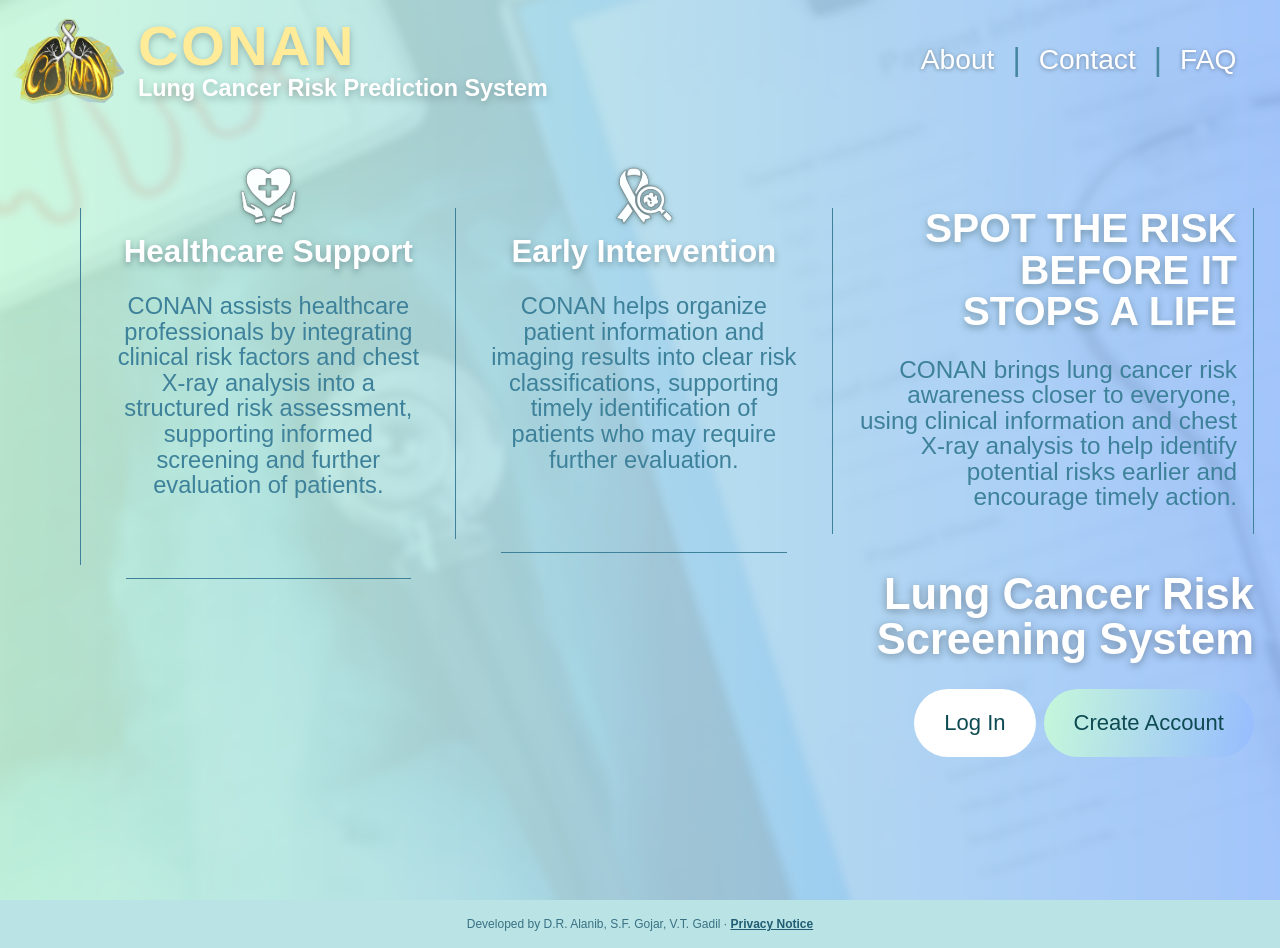
==== index.html @ 1db1b92c "initial commit" ====
<!doctype html>
<html lang="en">

<head>
  <meta charset="utf-8" />
  <meta name="viewport" content="width=device-width, initial-scale=1, viewport-fit=cover" />
  <title>CONAN – Lung Cancer Risk Prediction System</title>
  <meta name="description"
    content="CONAN uses clinical information and chest X-ray imaging to provide an integrated view of lung cancer risk, helping bring early risk awareness closer to every community." />
  <link rel="stylesheet" href="design.css" />
  <link rel="stylesheet" href="reference-ui.css" />
</head>

<body>
  <div id="app"></div>
  <script src="jabai.js"></script>
</body>

</html>
---- design.css ----
/* ============================================================
   CONAN – Reference UI Design System & Exact Scaling
   Authored for 1280x800 reference scale, responsive across viewports
   ============================================================ */

:root {
  /* Teal/Cyan color palette from reference 36.png */
  --teal-dark:     #135467;
  --teal:          #1f8a96;
  --teal-mid:      #2da0ab;
  --teal-light:    #6cb6b6;
  --teal-card-bg:  rgba(114, 161, 179, 0.85);
  --input-box-bg:  #39778c;
  --input-border:  #4d8da3;
  --subnav-pill:   #3f809b;
  --gold-title:    #f1d67b;

  /* Typography */
  --font-family:   'Nunito', system-ui, -apple-system, sans-serif;

  /* Semantic colors */
  --low-bg:        linear-gradient(135deg, #1bb55c 0%, #16a34a 100%);
  --mod-bg:        linear-gradient(135deg, #f59e0b 0%, #d97706 100%);
  --high-bg:       linear-gradient(135deg, #ef4444 0%, #dc2626 100%);

  box-sizing: border-box;
}

*, *::before, *::after {
  box-sizing: border-box;
  margin: 0;
  padding: 0;
}

html {
  font-size: 16px;
  scroll-behavior: smooth;
  height: 100%;
}

body {
  margin: 0;
  min-height: 100vh;
  font-family: var(--font-family);
  background: #a9e0d7 url('images/bg.png') center center / cover no-repeat fixed;
  color: #ffffff;
  line-height: 1.5;
  -webkit-font-smoothing: antialiased;
  -moz-osx-font-smoothing: grayscale;
  overflow-x: hidden;
}

a {
  color: inherit;
  text-decoration: none;
}

#app {
  min-height: 100vh;
  display: flex;
  flex-direction: column;
  position: relative;
  z-index: 1;
}

main {
  flex: 1;
  display: flex;
  flex-direction: column;
}

/* ============================================================
   HEADER (Exact 110px reference scaling)
   ============================================================ */
header {
  height: 110px;
  padding: 0 42px;
  display: flex;
  align-items: center;
  justify-content: space-between;
  position: sticky;
  top: 0;
  z-index: 200;
  background: linear-gradient(90deg, rgba(195, 240, 230, 0.4) 0%, rgba(195, 215, 250, 0.4) 100%);
  backdrop-filter: blur(8px);
  -webkit-backdrop-filter: blur(8px);
  border-bottom: 1px solid rgba(255, 255, 255, 0.25);
}

.brand {
  display: flex;
  align-items: center;
  gap: 16px;
  text-decoration: none;
  user-select: none;
}

.brand img {
  width: 76px;
  height: 72px;
  object-fit: contain;
  filter: drop-shadow(0 2px 8px rgba(0, 0, 0, 0.25));
}

.brand-text {
  display: flex;
  flex-direction: column;
  line-height: 1.1;
}

.brand-name {
  font-size: 2.3rem;
  font-weight: 900;
  color: var(--gold-title);
  letter-spacing: 0.04em;
  text-shadow: 0 2px 6px rgba(0, 0, 0, 0.35);
}

.brand-sub {
  font-size: 0.95rem;
  font-weight: 700;
  color: #ffffff;
  text-shadow: 0 1px 4px rgba(0, 0, 0, 0.4);
  white-space: nowrap;
}

.top-nav {
  display: flex;
  align-items: center;
  gap: 0;
}

.top-nav a,
.top-nav button {
  color: #ffffff;
  font-size: 1.25rem;
  font-weight: 700;
  padding: 8px 14px;
  border: none;
  background: none;
  cursor: pointer;
  font-family: inherit;
  text-decoration: none;
  text-shadow: 0 1px 4px rgba(0, 0, 0, 0.35);
  transition: opacity 0.2s;
  white-space: nowrap;
}

.top-nav a:hover,
.top-nav button:hover {
  opacity: 0.85;
}

.top-nav .nav-sep {
  color: rgba(255, 255, 255, 0.7);
  font-size: 1.35rem;
  margin: 0 4px;
  user-select: none;
  text-shadow: 0 1px 4px rgba(0, 0, 0, 0.35);
}

.top-nav-box {
  display: inline-flex;
  align-items: center;
  border: 1.5px solid rgba(255, 255, 255, 0.6);
  border-radius: 8px;
  padding: 2px 10px;
}

.hamburger-btn {
  display: flex;
  flex-direction: column;
  justify-content: center;
  gap: 5px;
  padding: 8px;
  cursor: pointer;
  background: none;
  border: none;
  margin-left: 12px;
}

.hamburger-btn span {
  display: block;
  width: 38px;
  height: 4px;
  background: #ffffff;
  border-radius: 2px;
  box-shadow: 0 1px 3px rgba(0, 0, 0, 0.3);
  transition: transform 0.2s, opacity 0.2s;
}

.header-menu {
  position: absolute;
  right: 42px;
  top: 105px;
  background: #ffffff;
  border-radius: 14px;
  padding: 8px;
  min-width: 220px;
  box-shadow: 0 14px 40px rgba(14, 74, 82, 0.35);
  display: flex;
  flex-direction: column;
  z-index: 300;
}

.header-menu[hidden] {
  display: none;
}

.header-menu a,
.header-menu button {
  display: block;
  width: 100%;
  padding: 10px 16px;
  border-radius: 8px;
  color: var(--teal-dark);
  font-size: 1rem;
  font-weight: 700;
  background: none;
  border: none;
  cursor: pointer;
  text-align: left;
  font-family: inherit;
  transition: background 0.15s;
}

.header-menu a:hover,
.header-menu button:hover {
  background: rgba(31, 138, 150, 0.1);
}

/* ============================================================
   SUB-NAV BAR (Exact 66px reference scaling across post-login)
   ============================================================ */
.subnav {
  height: 66px;
  width: 100%;
  background: #ffffff;
  display: flex;
  align-items: center;
  padding: 0 42px;
  box-shadow: 0 2px 8px rgba(0, 0, 0, 0.08);
  position: relative;
  z-index: 100;
}

/* Main sections: HOME, ASSESSMENT, PATIENT RECORDS */
.subnav-tabs {
  display: flex;
  align-items: center;
  gap: 8px;
  height: 100%;
}

.subnav-tab {
  display: inline-flex;
  align-items: center;
  justify-content: center;
  height: 44px;
  padding: 0 28px;
  color: var(--subnav-pill);
  font-size: 1.05rem;
  font-weight: 800;
  letter-spacing: 0.05em;
  text-transform: uppercase;
  text-decoration: none;
  border-radius: 8px;
  transition: background 0.18s, color 0.18s;
  white-space: nowrap;
}

.subnav-tab:hover {
  background: rgba(63, 128, 155, 0.08);
}

.subnav-tab.active {
  background: var(--subnav-pill);
  color: #ffffff;
  padding: 0 34px;
}

/* Wizard breadcrumb inside subnav (Images 9-16, 20-30) */
.subnav-wizard-wrap {
  display: flex;
  align-items: center;
  gap: 18px;
  height: 100%;
}

.subnav-back-pill {
  display: inline-flex;
  align-items: center;
  justify-content: center;
  height: 42px;
  padding: 0 24px;
  background: var(--subnav-pill);
  color: #ffffff;
  font-size: 0.95rem;
  font-weight: 800;
  letter-spacing: 0.06em;
  text-transform: uppercase;
  text-decoration: none;
  border-radius: 8px;
  border: none;
  cursor: pointer;
  transition: opacity 0.18s;
  white-space: nowrap;
}

.subnav-back-pill:hover {
  opacity: 0.9;
}

.subnav-wizard-title {
  color: var(--teal);
  font-size: 1.25rem;
  font-weight: 800;
  letter-spacing: 0.08em;
  text-transform: uppercase;
  white-space: nowrap;
}

/* Results crumb in subnav (Images 17, 18) */
.subnav-results-wrap {
  display: flex;
  align-items: center;
  gap: 12px;
  font-size: 1.15rem;
  font-weight: 700;
  color: var(--teal);
}

.subnav-results-wrap a {
  color: var(--teal);
  text-decoration: none;
  font-weight: 700;
}

.subnav-results-wrap a:hover {
  text-decoration: underline;
}

/* ============================================================
   PRE-LOGIN LANDING PAGE (Exact Image 1 layout & scaling)
   ============================================================ */
.landing {
  min-height: calc(100vh - 110px);
  display: grid;
  grid-template-columns: 1fr 1fr 1.15fr;
  padding: 36px 42px;
  gap: 0;
  align-items: stretch;
}

.landing-col {
  padding: 24px 28px 36px;
  display: flex;
  flex-direction: column;
  position: relative;
}

/* Vertical divider lines between sections matching image 1 */
.landing-col.bordered {
  border-left: 2px solid rgba(35, 133, 150, 0.7);
}

.feature-card-content {
  display: flex;
  flex-direction: column;
  align-items: center;
  text-align: center;
  flex: 1;
  position: relative;
  padding-bottom: 28px;
}

.feature-card-content::after {
  content: '';
  position: absolute;
  bottom: 0;
  left: 10%;
  right: 10%;
  height: 2px;
  background: rgba(35, 133, 150, 0.7);
}

.feature-icon-img {
  width: 84px;
  height: 84px;
  object-fit: contain;
  margin-bottom: 16px;
  filter: drop-shadow(0 2px 6px rgba(0, 0, 0, 0.2));
}

.feature-icon-svg {
  width: 84px;
  height: 84px;
  margin-bottom: 16px;
  color: #ffffff;
  filter: drop-shadow(0 2px 6px rgba(0, 0, 0, 0.2));
}

.feature-card-title {
  font-size: 1.55rem;
  font-weight: 900;
  color: #ffffff;
  text-shadow: 0 2px 6px rgba(0, 0, 0, 0.3);
  margin-bottom: 16px;
}

.feature-card-desc {
  font-size: 1.05rem;
  color: #ffffff;
  line-height: 1.6;
  text-shadow: 0 1px 4px rgba(0, 0, 0, 0.3);
  font-weight: 600;
}

/* Right hero panel in Landing */
.landing-right-panel {
  padding: 24px 0 36px 36px;
  display: flex;
  flex-direction: column;
  justify-content: space-between;
  border-left: 2px solid rgba(35, 133, 150, 0.7);
}

.landing-hero-head {
  font-size: 2.9rem;
  font-weight: 900;
  color: #ffffff;
  line-height: 1.05;
  text-align: right;
  text-shadow: 0 2px 8px rgba(0, 0, 0, 0.35);
  margin-bottom: 20px;
}

.landing-hero-desc {
  font-size: 1.08rem;
  color: #ffffff;
  line-height: 1.6;
  text-align: right;
  text-shadow: 0 1px 4px rgba(0, 0, 0, 0.3);
  font-weight: 600;
  margin-bottom: 32px;
}

.landing-system-title {
  font-size: 2.5rem;
  font-weight: 900;
  color: #ffffff;
  line-height: 1.1;
  text-align: right;
  text-shadow: 0 2px 8px rgba(0, 0, 0, 0.35);
  margin-bottom: 28px;
}

.landing-buttons-row {
  display: flex;
  gap: 18px;
  justify-content: flex-end;
}

.btn-pill-white {
  display: inline-flex;
  align-items: center;
  justify-content: center;
  background: #ffffff;
  color: #0e4a52;
  font-size: 1.15rem;
  font-weight: 700;
  padding: 14px 42px;
  border-radius: 999px;
  text-decoration: none;
  box-shadow: 0 4px 14px rgba(0, 0, 0, 0.15);
  transition: transform 0.18s, box-shadow 0.18s;
  cursor: pointer;
  border: none;
}

.btn-pill-white:hover {
  transform: translateY(-2px);
  box-shadow: 0 6px 20px rgba(0, 0, 0, 0.2);
}

.btn-pill-mint {
  display: inline-flex;
  align-items: center;
  justify-content: center;
  background: #c2f2d6;
  color: #0e4a52;
  font-size: 1.15rem;
  font-weight: 700;
  padding: 14px 42px;
  border-radius: 999px;
  text-decoration: none;
  box-shadow: 0 4px 14px rgba(0, 0, 0, 0.15);
  transition: transform 0.18s, box-shadow 0.18s;
  cursor: pointer;
  border: none;
}

.btn-pill-mint:hover {
  transform: translateY(-2px);
  box-shadow: 0 6px 20px rgba(0, 0, 0, 0.2);
}

/* ============================================================
   AUTH PAGES (Login / Sign Up – Exact Images 2, 3)
   ============================================================ */
.auth-page {
  min-height: calc(100vh - 110px);
  display: flex;
  align-items: center;
  justify-content: center;
  padding: 30px 20px;
}

.auth-card {
  width: 520px;
  background: var(--teal-dark);
  border-radius: 28px;
  padding: 44px 44px 38px;
  box-shadow: 0 24px 60px rgba(10, 45, 55, 0.45);
}

.auth-card h1 {
  font-size: 2.5rem;
  font-weight: 900;
  color: #ffffff;
  letter-spacing: 0.04em;
  margin-bottom: 26px;
}

.auth-field {
  margin-bottom: 18px;
}

.auth-input {
  width: 100%;
  background: var(--input-box-bg);
  border: 1.5px solid var(--input-border);
  border-radius: 8px;
  padding: 16px 18px;
  color: #ffffff;
  font-size: 1.05rem;
  font-family: inherit;
  outline: none;
  transition: border-color 0.2s, background 0.2s;
}

.auth-input::placeholder {
  color: rgba(255, 255, 255, 0.7);
}

.auth-input:focus {
  background: #3f8399;
  border-color: #6bb0c8;
}

.auth-btn-pill {
  width: 100%;
  padding: 16px;
  border-radius: 999px;
  border: none;
  font-size: 1.3rem;
  font-weight: 900;
  letter-spacing: 0.06em;
  cursor: pointer;
  font-family: inherit;
  background: linear-gradient(135deg, #c5f4da 0%, #c5ddfc 100%);
  color: #165b6d;
  box-shadow: 0 4px 18px rgba(0, 0, 0, 0.2);
  transition: transform 0.18s, box-shadow 0.18s;
  margin: 10px 0 16px;
}

.auth-btn-pill:hover {
  transform: translateY(-2px);
  box-shadow: 0 8px 26px rgba(0, 0, 0, 0.25);
}

.auth-forgot {
  display: block;
  text-align: center;
  color: #ffffff;
  font-size: 1rem;
  font-weight: 600;
  text-decoration: underline;
  cursor: pointer;
  background: none;
  border: none;
  font-family: inherit;
  margin-bottom: 14px;
}

.auth-check {
  display: flex;
  align-items: center;
  gap: 10px;
  color: rgba(255, 255, 255, 0.9);
  font-size: 1rem;
  font-weight: 600;
  margin-bottom: 14px;
  cursor: pointer;
}

.auth-check input[type="checkbox"] {
  width: 20px;
  height: 20px;
  cursor: pointer;
  accent-color: #5edde3;
}

.auth-link {
  color: rgba(255, 255, 255, 0.85);
  font-size: 1rem;
  text-align: center;
  margin-top: 10px;
}

.auth-link a {
  color: #ffffff;
  font-weight: 800;
  text-decoration: underline;
}

/* ============================================================
   POST-LOGIN HERO (Exact Image 7 scaling)
   ============================================================ */
.hero-section {
  min-height: calc(100vh - 176px);
  padding: 48px 42px;
  display: flex;
  align-items: center;
  justify-content: space-between;
  gap: 40px;
}

.hero-left-content {
  flex: 1;
  max-width: 680px;
}

.hero-headline {
  font-size: 3.6rem;
  font-weight: 900;
  color: #165b6d;
  line-height: 1.1;
  margin-bottom: 24px;
}

.hero-desc {
  font-size: 1.25rem;
  font-weight: 600;
  color: #206d7d;
  line-height: 1.55;
  margin-bottom: 40px;
}

.hero-cta-btn {
  display: inline-flex;
  align-items: center;
  gap: 12px;
  background: #0e5b6c;
  color: #ffffff;
  font-size: 1.15rem;
  font-weight: 800;
  padding: 16px 48px;
  border-radius: 999px;
  text-decoration: none;
  box-shadow: 0 4px 18px rgba(14, 91, 108, 0.35);
  transition: transform 0.18s, box-shadow 0.18s;
}

.hero-cta-btn:hover {
  transform: translateY(-2px);
  box-shadow: 0 8px 28px rgba(14, 91, 108, 0.45);
}

.hero-ribbon-col {
  flex-shrink: 0;
  width: 440px;
  display: flex;
  align-items: center;
  justify-content: center;
}

.hero-ribbon-col svg {
  width: 420px;
  height: 480px;
  filter: drop-shadow(0 10px 30px rgba(160, 200, 230, 0.7));
}

/* ============================================================
   ASSESSMENT SELECTION PAGE (Exact Image 8 scaling)
   ============================================================ */
.assess-page {
  padding: 24px 42px 48px;
}

.assess-page-title {
  font-size: 1.25rem;
  font-weight: 900;
  color: #1c7280;
  letter-spacing: 0.08em;
  text-transform: uppercase;
  margin-bottom: 20px;
  padding-left: 4px;
}

.assess-cards-grid {
  display: grid;
  grid-template-columns: repeat(3, 1fr);
  gap: 24px;
}

.assess-option-card {
  background: rgba(255, 255, 255, 0.45);
  backdrop-filter: blur(10px);
  -webkit-backdrop-filter: blur(10px);
  border: 2px solid rgba(255, 255, 255, 0.75);
  border-radius: 24px;
  padding: 34px 28px 28px;
  display: flex;
  flex-direction: column;
  min-height: 520px;
  box-shadow: 0 8px 30px rgba(26, 106, 115, 0.12);
  transition: transform 0.2s, box-shadow 0.2s;
}

.assess-option-card:hover {
  transform: translateY(-4px);
  box-shadow: 0 16px 42px rgba(26, 106, 115, 0.22);
}

.assess-card-top {
  display: flex;
  align-items: center;
  gap: 16px;
  margin-bottom: 16px;
}

.assess-card-icon {
  width: 58px;
  height: 58px;
  color: #1c7280;
  flex-shrink: 0;
}

.assess-card-title {
  font-size: 1.45rem;
  font-weight: 900;
  color: #1c7280;
  line-height: 1.2;
}

.assess-card-body {
  font-size: 1.05rem;
  color: #185868;
  font-weight: 600;
  line-height: 1.55;
  text-align: center;
  margin: 20px 0;
  flex: 1;
}

.assess-card-start-btn {
  background: var(--teal-light);
  color: #ffffff;
  font-size: 1.15rem;
  font-weight: 800;
  border-radius: 12px;
  padding: 15px 0;
  width: 100%;
  text-align: center;
  text-decoration: none;
  border: none;
  cursor: pointer;
  transition: background 0.18s, transform 0.18s;
  display: block;
}

.assess-card-start-btn:hover {
  background: var(--teal);
  transform: translateY(-2px);
}

/* ============================================================
   WIZARD CARDS & FIELDS (Exact Images 9–16, 20–30 scaling)
   ============================================================ */
.wiz-page {
  padding: 24px 42px 40px;
  display: flex;
  flex-direction: column;
}

.wiz-card {
  width: 100%;
  background: var(--teal-card-bg);
  backdrop-filter: blur(12px);
  -webkit-backdrop-filter: blur(12px);
  border: 1.5px solid rgba(255, 255, 255, 0.4);
  border-radius: 20px;
  padding: 32px 36px 28px;
  box-shadow: 0 8px 32px rgba(20, 80, 95, 0.22);
}

.wiz-section-label {
  font-size: 1.25rem;
  font-weight: 900;
  color: #ffffff;
  letter-spacing: 0.05em;
  text-transform: uppercase;
  margin-bottom: 24px;
  text-shadow: 0 1px 4px rgba(0, 0, 0, 0.25);
}

/* 2-column field grid matching reference */
.wiz-fields-grid {
  display: grid;
  grid-template-columns: 1fr 1fr;
  gap: 20px 36px;
}

.wiz-field-item {
  display: flex;
  flex-direction: column;
  gap: 6px;
}

.wiz-field-label {
  font-size: 1.05rem;
  font-weight: 700;
  color: #ffffff;
  display: flex;
  align-items: center;
  gap: 6px;
}

.info-circle-icon {
  display: inline-flex;
  align-items: center;
  justify-content: center;
  width: 20px;
  height: 20px;
  border-radius: 50%;
  background: rgba(255, 255, 255, 0.4);
  color: #ffffff;
  font-size: 0.75rem;
  font-weight: 900;
  cursor: help;
}

/* Personal inputs */
.wiz-input,
.wiz-select {
  background: var(--input-box-bg);
  border: 1.5px solid var(--input-border);
  border-radius: 8px;
  padding: 14px 18px;
  color: #ffffff;
  font-size: 1.05rem;
  font-family: inherit;
  outline: none;
  width: 100%;
  transition: background 0.2s, border-color 0.2s;
}

.wiz-input::placeholder {
  color: rgba(255, 255, 255, 0.75);
}

.wiz-input:focus,
.wiz-select:focus {
  background: #3f8399;
  border-color: #6bb0c8;
}

.wiz-select-wrapper {
  position: relative;
}

.wiz-select {
  appearance: none;
  -webkit-appearance: none;
  padding-right: 42px;
  cursor: pointer;
}

.wiz-select option {
  background: #1a6a73;
  color: #ffffff;
}

.wiz-dropdown-arrow {
  position: absolute;
  right: 16px;
  top: 50%;
  transform: translateY(-50%);
  pointer-events: none;
  color: #ffffff;
  font-size: 0.8rem;
}

/* Factor Boxes (Images 10-16, 23-29) */
.factor-item-wrap {
  display: flex;
  flex-direction: column;
  gap: 6px;
}

.factor-item-title {
  font-size: 1.15rem;
  font-weight: 700;
  color: #ffffff;
}

.factor-box-container {
  background: var(--input-box-bg);
  border: 1.5px solid var(--input-border);
  border-radius: 8px;
  padding: 16px 20px;
  display: flex;
  flex-direction: column;
  gap: 12px;
}

.factor-box-desc {
  font-size: 0.95rem;
  color: rgba(255, 255, 255, 0.92);
  line-height: 1.45;
}

.factor-select-wrapper {
  position: relative;
}

.factor-select {
  width: 100%;
  background: rgba(255, 255, 255, 0.22);
  border: 1px solid rgba(255, 255, 255, 0.4);
  border-radius: 6px;
  padding: 10px 38px 10px 14px;
  color: #ffffff;
  font-size: 0.95rem;
  font-family: inherit;
  appearance: none;
  -webkit-appearance: none;
  cursor: pointer;
  outline: none;
  transition: background 0.2s;
}

.factor-select option {
  background: #1a6a73;
  color: #ffffff;
}

.factor-select:focus {
  background: rgba(255, 255, 255, 0.3);
}

.factor-dropdown-arrow {
  position: absolute;
  right: 14px;
  top: 50%;
  transform: translateY(-50%);
  pointer-events: none;
  color: #ffffff;
  font-size: 0.75rem;
}

/* Wizard card footer & Next button */
.wiz-card-footer {
  display: flex;
  justify-content: flex-end;
  margin-top: 24px;
}

.btn-wiz-next {
  background: #135265;
  border: 1.5px solid rgba(255, 255, 255, 0.45);
  color: #ffffff;
  font-size: 1rem;
  font-weight: 800;
  letter-spacing: 0.06em;
  border-radius: 999px;
  padding: 10px 34px;
  cursor: pointer;
  font-family: inherit;
  box-shadow: 0 4px 14px rgba(19, 82, 101, 0.35);
  transition: transform 0.15s, background 0.15s;
}

.btn-wiz-next:hover:not(:disabled) {
  background: #18647b;
  transform: translateY(-1px);
}

.btn-wiz-next:disabled {
  opacity: 0.45;
  cursor: not-allowed;
}

/* ============================================================
   X-RAY RADIOGRAPH UPLOAD (Images 21, 30)
   ============================================================ */
.xray-drop-container {
  border: 3px dashed rgba(255, 255, 255, 0.75);
  border-radius: 18px;
  padding: 60px 40px;
  display: flex;
  flex-direction: column;
  align-items: center;
  justify-content: center;
  gap: 16px;
  cursor: pointer;
  transition: background 0.2s, border-color 0.2s;
  text-align: center;
  position: relative;
}

.xray-drop-container:hover,
.xray-drop-container.drag-over {
  background: rgba(255, 255, 255, 0.1);
  border-color: #ffffff;
}

.xray-landscape-graphic {
  width: 140px;
  height: 110px;
}

.xray-drop-label {
  font-size: 1.25rem;
  color: #ffffff;
  font-weight: 600;
}

.xray-drop-label strong {
  color: #ffffff;
  font-weight: 800;
  text-decoration: underline;
}

.xray-drop-sublabel {
  font-size: 0.95rem;
  color: rgba(255, 255, 255, 0.75);
}

.xray-file-input {
  display: none;
}

.xray-preview-img {
  max-width: 320px;
  max-height: 280px;
  border-radius: 12px;
  object-fit: contain;
  box-shadow: 0 4px 16px rgba(0, 0, 0, 0.25);
}

/* ============================================================
   RESULTS PAGE (Exact Images 17, 18 scaling)
   ============================================================ */
.results-page {
  padding: 24px 42px 48px;
  display: flex;
  flex-direction: column;
}

.result-card-banner {
  border-radius: 20px;
  padding: 32px 36px;
  margin-bottom: 24px;
  box-shadow: 0 8px 30px rgba(0, 0, 0, 0.18);
  display: flex;
  flex-direction: column;
  gap: 16px;
}

.result-card-banner.low  { background: var(--low-bg); }
.result-card-banner.mod  { background: var(--mod-bg); }
.result-card-banner.high { background: var(--high-bg); }

.result-top-row {
  display: flex;
  align-items: center;
  justify-content: space-between;
}

.result-type-badge {
  display: flex;
  align-items: center;
  gap: 8px;
  font-size: 1rem;
  font-weight: 700;
  color: rgba(255, 255, 255, 0.92);
}

.result-pill-badge {
  display: inline-flex;
  align-items: center;
  gap: 8px;
  background: #ffffff;
  border-radius: 999px;
  padding: 6px 20px;
  font-size: 1rem;
  font-weight: 800;
}

.result-pill-badge .dot {
  width: 9px;
  height: 9px;
  border-radius: 50%;
}

.result-pill-badge.low  { color: #16a34a; }
.result-pill-badge.low  .dot { background: #16a34a; }
.result-pill-badge.mod  { color: #d97706; }
.result-pill-badge.mod  .dot { background: #d97706; }
.result-pill-badge.high { color: #dc2626; }
.result-pill-badge.high .dot { background: #dc2626; }

.result-title-row {
  display: flex;
  align-items: center;
  gap: 12px;
  font-size: 2.1rem;
  font-weight: 900;
  color: #ffffff;
}

.result-desc-text {
  font-size: 1.05rem;
  color: rgba(255, 255, 255, 0.95);
  line-height: 1.55;
}

.confidence-box {
  background: rgba(0, 0, 0, 0.12);
  border-radius: 12px;
  padding: 14px 18px;
  display: flex;
  flex-direction: column;
  gap: 8px;
  margin-top: 6px;
}

.confidence-header {
  display: flex;
  justify-content: space-between;
  font-size: 0.95rem;
  font-weight: 700;
  color: rgba(255, 255, 255, 0.9);
}

.confidence-track {
  height: 16px;
  background: rgba(255, 255, 255, 0.25);
  border-radius: 999px;
  overflow: hidden;
}

.confidence-bar {
  height: 100%;
  background: #4ade80;
  border-radius: 999px;
  transition: width 1s cubic-bezier(0.2, 0.7, 0.2, 1);
}

/* Disclaimer box */
.disclaimer-alert {
  background: #fef9c3;
  border: 1.5px solid #fde047;
  border-radius: 14px;
  padding: 18px 24px;
  display: flex;
  align-items: flex-start;
  gap: 14px;
  margin-bottom: 24px;
  color: #854d0e;
  font-size: 0.95rem;
  line-height: 1.55;
}

.disclaimer-alert strong {
  color: #713f12;
}

.disclaimer-icon {
  font-size: 1.5rem;
  flex-shrink: 0;
  line-height: 1;
}

/* Risk Factor Breakdown Section */
.breakdown-section {
  background: rgba(255, 255, 255, 0.85);
  backdrop-filter: blur(10px);
  -webkit-backdrop-filter: blur(10px);
  border-radius: 20px;
  padding: 28px 32px;
  margin-bottom: 24px;
  box-shadow: 0 8px 30px rgba(0, 0, 0, 0.1);
}

.breakdown-header-wrap {
  display: flex;
  flex-direction: column;
  gap: 4px;
  margin-bottom: 20px;
}

.breakdown-head-title {
  display: flex;
  align-items: center;
  gap: 10px;
  font-size: 1.25rem;
  font-weight: 800;
  color: var(--teal-dark);
}

.breakdown-head-sub {
  font-size: 0.92rem;
  color: #4b6b75;
}

.breakdown-3col-grid {
  display: grid;
  grid-template-columns: repeat(3, 1fr);
  gap: 16px;
}

.breakdown-tile {
  background: #ffffff;
  border-radius: 14px;
  padding: 16px 18px;
  display: flex;
  flex-direction: column;
  gap: 6px;
  box-shadow: 0 2px 8px rgba(0, 0, 0, 0.05);
}

.breakdown-tile-top {
  display: flex;
  align-items: center;
  justify-content: space-between;
  gap: 8px;
}

.tile-icon-circle {
  width: 36px;
  height: 36px;
  border-radius: 50%;
  display: flex;
  align-items: center;
  justify-content: center;
  font-size: 1.1rem;
  flex-shrink: 0;
}

.tile-factor-name {
  font-size: 0.95rem;
  font-weight: 800;
  color: var(--teal-dark);
  flex: 1;
}

.tile-badge {
  font-size: 0.75rem;
  font-weight: 800;
  padding: 3px 10px;
  border-radius: 999px;
}

.tile-badge.low  { background: #dcfce7; color: #166534; }
.tile-badge.mod  { background: #fef3c7; color: #92400e; }
.tile-badge.high { background: #fee2e2; color: #991b1b; }

.tile-factor-sub {
  font-size: 0.8rem;
  color: #64748b;
}

.tile-factor-val {
  font-size: 1rem;
  font-weight: 800;
  color: var(--teal-dark);
}

.results-action-row {
  display: flex;
  gap: 16px;
  flex-wrap: wrap;
}

.btn-result-action {
  padding: 14px 28px;
  border-radius: 999px;
  font-size: 1.05rem;
  font-weight: 700;
  cursor: pointer;
  font-family: inherit;
  border: none;
  transition: transform 0.18s, box-shadow 0.18s;
  text-decoration: none;
  display: inline-flex;
  align-items: center;
  gap: 8px;
}

.btn-result-action.primary {
  background: var(--teal-dark);
  color: #ffffff;
  box-shadow: 0 4px 14px rgba(19, 84, 103, 0.4);
}

.btn-result-action.secondary {
  background: rgba(255, 255, 255, 0.9);
  color: var(--teal-dark);
  box-shadow: 0 4px 14px rgba(0, 0, 0, 0.15);
}

.btn-result-action:hover {
  transform: translateY(-2px);
}

/* ============================================================
   PATIENT RECORDS / DASHBOARD (Image 31)
   ============================================================ */
.dashboard-page {
  padding: 24px 42px 48px;
}

.dashboard-stats-grid {
  display: grid;
  grid-template-columns: repeat(3, 1fr);
  gap: 20px;
  margin-bottom: 24px;
}

.dash-stat-card {
  background: rgba(255, 255, 255, 0.8);
  backdrop-filter: blur(10px);
  border-radius: 18px;
  padding: 22px 26px;
  display: flex;
  flex-direction: column;
  gap: 6px;
  box-shadow: 0 4px 16px rgba(0, 0, 0, 0.08);
}

.dash-stat-label {
  font-size: 0.9rem;
  color: #4b6b75;
  font-weight: 700;
}

.dash-stat-num {
  font-size: 2rem;
  font-weight: 900;
  color: var(--teal-dark);
}

.dash-table-card {
  background: rgba(255, 255, 255, 0.85);
  backdrop-filter: blur(10px);
  border-radius: 20px;
  padding: 28px 32px;
  box-shadow: 0 8px 30px rgba(0, 0, 0, 0.1);
}

.dash-table-title {
  font-size: 1.25rem;
  font-weight: 800;
  color: var(--teal-dark);
  margin-bottom: 20px;
}

table {
  width: 100%;
  border-collapse: collapse;
  font-size: 0.95rem;
}

th {
  text-align: left;
  font-weight: 800;
  color: #4b6b75;
  padding: 10px 12px;
  border-bottom: 2px solid rgba(0, 0, 0, 0.1);
  font-size: 0.88rem;
  letter-spacing: 0.04em;
}

td {
  padding: 14px 12px;
  border-bottom: 1px solid rgba(0, 0, 0, 0.06);
  color: var(--teal-dark);
}

/* ============================================================
   PRIVACY POLICY MODAL (Images 5, 6)
   ============================================================ */
.modal-overlay {
  position: fixed;
  inset: 0;
  background: rgba(0, 0, 0, 0.45);
  backdrop-filter: blur(6px);
  -webkit-backdrop-filter: blur(6px);
  z-index: 500;
  display: flex;
  align-items: center;
  justify-content: center;
  padding: 20px;
}

.modal-overlay[hidden] {
  display: none;
}

.modal-box {
  background: #ffffff;
  border-radius: 24px;
  max-width: 580px;
  width: 100%;
  max-height: 84vh;
  display: flex;
  flex-direction: column;
  box-shadow: 0 24px 60px rgba(0, 0, 0, 0.35);
  overflow: hidden;
}

.modal-head {
  display: flex;
  align-items: center;
  gap: 16px;
  padding: 24px 30px 20px;
  border-bottom: 1px solid rgba(0, 0, 0, 0.08);
}

.modal-head-icon {
  width: 48px;
  height: 48px;
  color: var(--teal);
  flex-shrink: 0;
}

.modal-head-title h2 {
  font-size: 1.35rem;
  font-weight: 800;
  color: var(--teal);
}

.modal-head-title p {
  font-size: 0.9rem;
  color: #64748b;
}

.modal-scroll-body {
  padding: 22px 30px;
  overflow-y: auto;
  flex: 1;
  color: #334155;
  font-size: 0.95rem;
  line-height: 1.6;
}

.modal-scroll-body h3 {
  font-size: 1rem;
  font-weight: 800;
  color: var(--teal);
  margin: 16px 0 6px;
}

.modal-scroll-body h3:first-child {
  margin-top: 0;
}

.modal-scroll-body p {
  margin-bottom: 10px;
}

.modal-disclaimer-card {
  background: #fffde8;
  border: 1px solid #e8d66a;
  border-radius: 10px;
  padding: 14px 18px;
  color: #c0392b;
  font-size: 0.9rem;
  line-height: 1.5;
  margin: 12px 0;
  font-weight: 600;
}

.modal-foot {
  padding: 18px 30px 24px;
  border-top: 1px solid rgba(0, 0, 0, 0.08);
  display: flex;
  gap: 14px;
  justify-content: flex-end;
}

.btn-modal-decline {
  padding: 12px 28px;
  border-radius: 10px;
  border: 2px solid var(--teal);
  background: transparent;
  color: var(--teal);
  font-size: 1rem;
  font-weight: 800;
  cursor: pointer;
  font-family: inherit;
}

.btn-modal-accept {
  padding: 12px 28px;
  border-radius: 10px;
  border: none;
  background: var(--teal);
  color: #ffffff;
  font-size: 1rem;
  font-weight: 800;
  cursor: pointer;
  font-family: inherit;
}

/* ============================================================
   STATIC / GENERIC PAGES
   ============================================================ */
.static-page {
  padding: 32px 42px;
  max-width: 900px;
  margin: 0 auto;
}

.static-card {
  background: rgba(255, 255, 255, 0.85);
  backdrop-filter: blur(10px);
  border-radius: 20px;
  padding: 32px 36px;
  color: var(--teal-dark);
  line-height: 1.7;
}

.static-card h1 {
  font-size: 1.8rem;
  margin-bottom: 20px;
  color: var(--teal-dark);
}

.static-card h2 {
  font-size: 1.2rem;
  margin: 20px 0 8px;
  color: var(--teal);
}

.static-card p {
  margin-bottom: 12px;
  font-size: 0.98rem;
}

.err-msg {
  background: rgba(239, 68, 68, 0.25);
  border: 1px solid rgba(239, 68, 68, 0.6);
  border-radius: 8px;
  padding: 12px 16px;
  color: #fca5a5;
  font-size: 0.95rem;
  font-weight: 700;
  margin-bottom: 16px;
}

footer {
  text-align: center;
  padding: 18px 20px;
  font-size: 0.85rem;
  color: rgba(255, 255, 255, 0.8);
  text-shadow: 0 1px 3px rgba(0, 0, 0, 0.35);
}

footer a {
  color: #ffffff;
  text-decoration: underline;
  font-weight: 700;
}

/* ============================================================
   RESPONSIVE DESIGN (adapts cleanly below 1024px and 768px)
   ============================================================ */
@media (max-width: 1024px) {
  .landing {
    grid-template-columns: 1fr;
    gap: 30px;
  }
  .landing-col.bordered,
  .landing-right-panel {
    border-left: none;
    padding-left: 0;
  }
  .landing-hero-head,
  .landing-hero-desc,
  .landing-system-title {
    text-align: left;
  }
  .landing-buttons-row {
    justify-content: flex-start;
  }

  .assess-cards-grid {
    grid-template-columns: 1fr;
  }
  .wiz-fields-grid {
    grid-template-columns: 1fr;
  }
  .breakdown-3col-grid {
    grid-template-columns: repeat(2, 1fr);
  }
  .dashboard-stats-grid {
    grid-template-columns: 1fr;
  }
  .hero-section {
    flex-direction: column;
    padding: 32px 24px;
  }
  .hero-ribbon-col {
    display: none;
  }
}

@media (max-width: 768px) {
  header {
    height: 90px;
    padding: 0 20px;
  }
  .brand img {
    width: 58px;
    height: 56px;
  }
  .brand-name {
    font-size: 1.8rem;
  }
  .subnav {
    padding: 0 20px;
  }
  .landing,
  .assess-page,
  .wiz-page,
  .results-page,
  .dashboard-page {
    padding-left: 20px;
    padding-right: 20px;
  }
  .auth-card {
    padding: 32px 24px;
  }
  .breakdown-3col-grid {
    grid-template-columns: 1fr;
  }
}
---- reference-ui.css ----
/* Reference layouts, scaled fluidly instead of fixing the page to a screenshot. */
:root {
  --teal-dark: #0d5d79;
  --teal: #149d88;
  --teal-light: #80c8bd;
  --input-box-bg: #3f8097;
  --input-border: #b6dce5;
  --subnav-pill: #3e819a;
  --gold-title: #ffeb98;
  --font-family: Arial, Helvetica, sans-serif;
  --header-height: 120px;
  --nav-height: 68px;
  --page-gutter: clamp(18px, 2.4vw, 42px);
}
body {
  background: linear-gradient(100deg, #ccffda 0%, #b6dfe7 49%, #96b8ff 100%);
  line-height: 1.35;
  overflow-x: clip;
}
body[data-page="home-landing"], body[data-page="login"],
body[data-page="signup"], body[data-page="home"] {
  background: #b9e3e5 url('images/bg.png') center / cover fixed;
}
body[data-page="home"] { background: linear-gradient(100deg, #ccffda, #96b8ff); }
header {
  height: var(--header-height);
  flex-shrink: 0;
  padding: 8px clamp(14px, 2vw, 30px) 8px 12px;
  position: relative;
  background: linear-gradient(100deg, #ccffda 0%, #b6dfe7 49%, #96b8ff 100%);
  border: 0;
  backdrop-filter: none;
  gap: 20px;
}
body[data-page="home-landing"] header,
body[data-page="login"] header, body[data-page="signup"] header { background: transparent; }
.brand { gap: 14px; min-width: 0; }
.brand-mark { width: 112px; height: 105px; overflow: hidden; flex: 0 0 auto; }
.brand img {
  width: 112px; height: 112px;
  transform: scale(1.16);
  clip-path: polygon(48% 15%,55% 16%,59% 23%,55% 29%,68% 29%,82% 37%,88% 48%,94% 57%,85% 61%,85% 74%,78% 80%,65% 79%,51% 73%,39% 78%,23% 81%,13% 77%,15% 62%,6% 59%,16% 49%,20% 38%,35% 29%,44% 29%,40% 23%,43% 18%);
  filter: drop-shadow(0 2px 3px #7b6a4670);
}
.brand-name { font-size: clamp(36px, 4.4vw, 58px); line-height: .98; letter-spacing: .04em; }
.brand-sub { font-size: clamp(13px, 1.83vw, 24px); font-weight: 700; line-height: 1.2; }
.brand-name, .brand-sub { text-shadow: 0 3px 7px #526b6970; }
.top-nav { flex-shrink: 0; }
.top-nav > div { display: flex; align-items: center; }
.top-nav a, .top-nav button { font-size: clamp(18px, 2.2vw, 29px); font-weight: 400; padding: 8px 18px; }
.top-nav .nav-sep { margin: 0; font-size: 32px; font-weight: 400; color: #4788a0; text-shadow: none; }
.top-nav-box { border: 0; border-radius: 0; padding: 0; }
.hamburger-btn { gap: 9px; padding: 8px 0; margin-left: 16px; }
.hamburger-btn span { width: 65px; height: 6px; border-radius: 0; box-shadow: none; }
.header-menu { top: calc(100% - 8px); right: 24px; border-radius: 10px; }
.header-menu a, .header-menu button { font-size: 16px; }
.subnav { height: var(--nav-height); padding: 8px 22px; background: #fbffff; box-shadow: none; }
.subnav-tabs { gap: 60px; }
.subnav-tab { height: 50px; min-width: 188px; padding: 0 24px; font-size: 23px; font-weight: 400; letter-spacing: -.03em; }
.subnav-tab.active { padding: 0 24px; border-radius: 9px; }
.subnav-wizard-wrap { gap: 12px; min-width: 0; }
.subnav-back-pill { height: 50px; padding: 0 20px; border-radius: 9px; font-size: 23px; font-weight: 400; letter-spacing: -.035em; }
.subnav-wizard-title { font-size: clamp(18px, 2vw, 26px); font-weight: 400; letter-spacing: -.02em; white-space: normal; }

/* Public introduction: three columns and fine teal rules. */
.landing {
  min-height: calc(100svh - var(--header-height));
  width: 100%; max-width: 1600px; margin: auto;
  grid-template-columns: 32% 32% 36%;
  padding: 42px 26px 20px 6.3%; gap: 0; align-items: start;
}
.landing-col { padding: 0; margin: 0; min-width: 0; }
.landing-col.bordered { border-left: 0; padding-left: 0; }
.feature-card-content { padding: 0 12px 80px; }
.feature-card-content::before {
  content: ''; position: absolute; left: -1px; top: 46px; bottom: 14px;
  width: 1px; background: #3e819a;
}
.feature-card-content::after { left: 12%; right: 12%; height: 1px; background: #3e819a; }
.feature-icon-img, .feature-icon-svg { width: 68px; height: 68px; margin-bottom: 4px; object-fit: contain; }
.feature-icon-img { filter: drop-shadow(0 2px 3px #527c7a65); }
.feature-card-title { font-size: clamp(23px, 2.45vw, 34px); line-height: 1.15; margin: 0 0 24px; text-shadow: 0 3px 6px #47676e88; }
.feature-card-desc { color: #3e819a; font-size: clamp(18px, 1.85vw, 26px); font-weight: 400; line-height: 1.08; text-shadow: none; max-width: 310px; margin-inline: auto; padding: 0; }
.landing-right-panel { padding: 46px 0 0; border: 0; position: relative; min-width: 0; }
.landing-right-panel > div:first-child { border-left: 1px solid #3e819a; border-right: 1px solid #3e819a; padding: 0 16px 24px 24px; }
.landing-hero-head { font-size: clamp(28px, 3.18vw, 44px); margin-bottom: 24px; line-height: 1.02; text-shadow: 0 3px 7px #47676e88; }
.landing-hero-desc { color: #3e819a; font-size: clamp(18px, 1.9vw, 26px); font-weight: 400; line-height: 1.05; margin-bottom: 0; text-shadow: none; }
.landing-right-panel > div:last-child { margin: 38px 0 0 -36px; }
.landing-system-title { font-size: clamp(28px, 3.4vw, 48px); line-height: 1.05; margin-bottom: 26px; white-space: normal; }
.landing-buttons-row { gap: 8px; }
.btn-pill-white, .btn-pill-mint { padding: 19px 30px; font-size: 22px; font-weight: 400; box-shadow: none; white-space: nowrap; }
.btn-pill-mint { background: linear-gradient(100deg, #c5f8da, #97bcff); }

/* Authentication keeps the compact, dark teal panel from the references. */
.auth-page { min-height: calc(100svh - var(--header-height)); padding: 16px 20px 40px; align-items: flex-start; }
.auth-card { width: 526px; min-height: 560px; padding: 24px 24px 40px; border-radius: 24px; background: #0d607e; box-shadow: none; }
.auth-card h1 { font-size: 32px; margin-bottom: 18px; letter-spacing: 0; }
.auth-field { margin-bottom: 12px; }
.auth-input { border: 0; border-radius: 0; padding: 17px 12px; background: #3d8197; font-size: 16px; }
.auth-input::placeholder { color: #d2e4e7; }
.auth-btn-pill { margin: 10px 0 14px; padding: 11px; font-size: 24px; color: white; background: linear-gradient(100deg,#ccffda,#96b8ff); text-shadow: 0 1px 3px #4c7187; box-shadow: none; }
.auth-forgot { margin: 0 auto 24px; font-size: 14px; }
.auth-check { font-size: 14px; gap: 5px; }
.auth-check input[type="checkbox"] { width: 18px; height: 18px; }
.auth-link { text-align: left; font-size: 14px; margin-top: 18px; }

.hero-section { min-height: calc(100svh - var(--header-height) - var(--nav-height)); padding: 65px 5%; gap: 20px; flex-direction: row; position: relative; overflow: hidden; }
.hero-left-content { max-width: 840px; width: 74%; position: relative; z-index: 1; flex: 0 1 auto; }
.hero-headline { font-size: clamp(34px, 4.6vw, 64px); line-height: .99; margin-bottom: 18px; color: #0d5d79; }
.hero-desc { font-size: clamp(18px, 1.85vw, 25px); font-weight: 400; line-height: 1.2; color: #3d8197; margin-bottom: 32px; }
.hero-cta-btn { padding: 13px 38px; font-size: 19px; box-shadow: none; }
.hero-ribbon-col { display: flex; width: 68%; position: absolute; right: -2%; top: 8%; bottom: 6%; pointer-events: none; }
.hero-ribbon-col img { width: 100%; height: 100%; object-fit: contain; }

/* Assessment selection and the broad, square form canvas. */
.assess-page { padding: 20px var(--page-gutter) 24px; }
.assess-page-title { font-size: clamp(22px,2.2vw,30px); letter-spacing: -.02em; margin-bottom: 16px; color: #3e819a; }
.assess-cards-grid { grid-template-columns: repeat(3,minmax(0,1fr)); gap: 20px; }
.assess-option-card { min-width: 0; min-height: 510px; height: max(510px, calc(100svh - 282px)); padding: 20px 26px; border: 2px solid #7bbbc4; border-radius: 28px; background: #ffffff33; box-shadow: none; backdrop-filter: none; }
.assess-card-top { gap: 18px; margin-bottom: 6px; min-height: 88px; }
.assess-card-icon { width: 70px; height: 84px; object-fit: contain; flex-shrink: 0; filter: brightness(0) saturate(100%) invert(49%) sepia(59%) saturate(640%) hue-rotate(118deg) brightness(93%) contrast(88%); }
.assess-card-title { min-width: 0; flex: 1; font-size: clamp(24px,2.4vw,34px); line-height: 1.05; color: #149d88; }
.assess-card-body { font-size: clamp(18px,1.85vw,26px); line-height: 1.2; color: #009e89; font-weight: 400; margin: 20px 0 28px; }
.assess-card-start-btn { border-radius: 9px; padding: 18px 8px; font-size: clamp(19px,2vw,29px); background: #7ec6be; }
.wiz-page { padding: 34px 18px 50px; }
.wiz-card { min-height: max(440px,calc(100svh - 272px)); padding: 20px 24px 24px; border: 0; border-radius: 0; box-shadow: none; background: linear-gradient(100deg,#8fc6bd,#73a1d0); backdrop-filter: none; display: flex; flex-direction: column; }
.wiz-section-label { font-size: clamp(20px,2.1vw,29px); line-height: 1.2; letter-spacing: -.015em; margin: 0 0 18px; text-shadow: 0 2px 5px #30546280; }
.wiz-fields-grid { grid-template-columns: repeat(2,minmax(0,1fr)); gap: 18px clamp(28px,5.2vw,70px); }
.wiz-field-item, .factor-item-wrap { min-width: 0; gap: 8px; }
.wiz-field-label, .factor-item-title { font-size: clamp(18px,2.05vw,28px); font-weight: 400; line-height: 1.15; text-shadow: 0 2px 4px #47676e65; }
.info-circle-icon { width: 26px; height: 26px; font-size: 21px; color: #287d94; background: #e5f2f3; }
.wiz-input, .wiz-select { height: 62px; border: 1.5px solid #b6dce5; border-radius: 0; padding: 12px 10px; font-size: clamp(17px,2vw,27px); background: #3f8097; color: #e5f1f3; }
.wiz-select { padding-right: 45px; text-overflow: ellipsis; }
.wiz-input::placeholder { color: #c5dfe5; opacity: 1; }
.wiz-dropdown-arrow { right: 16px; font-size: 25px; }
.factor-box-container { border: 0; border-radius: 0; padding: 12px 14px 10px; gap: 10px; background: #3f8097; }
.factor-box-desc { font-size: clamp(15px,1.65vw,22px); font-weight: 400; line-height: 1.1; min-height: 2.2em; }
.factor-select { border-radius: 0; border: 0; padding: 5px 34px 5px 6px; min-height: 32px; font-size: clamp(14px,1.4vw,19px); background: #8fb9c7; }
.factor-dropdown-arrow { font-size: 20px; right: 10px; }
.wiz-card-footer { margin-top: auto; padding-top: 38px; }
.btn-wiz-next { min-height: 46px; padding: 8px 22px; font-size: 20px; letter-spacing: 0; background: #0d5d79; border: 2px solid #b8eafa; box-shadow: none; }
.xray-drop-container { flex: 1; min-height: 320px; padding: 28px 20px; border: 2px dashed #e2f4f4; border-radius: 18px; gap: 16px; }
.xray-landscape-graphic { width: 240px; height: 190px; object-fit: contain; }
.xray-drop-label { font-size: 25px; }
.xray-drop-label strong { color: #135467; text-decoration: none; }
.xray-drop-sublabel { font-size: 18px; }
.xray-file-input { display: block; position: absolute; width: 1px; height: 1px; opacity: 0; }
.xray-drop-container:focus-within { outline: 3px solid #0d5d79; outline-offset: 4px; }
.results-page, .dashboard-page { padding: 24px var(--page-gutter) 40px; }
.result-card-banner { border-radius: 12px; box-shadow: none; }
.breakdown-section, .dash-table-card { border-radius: 12px; box-shadow: none; }
.dashboard-stats-grid { grid-template-columns: repeat(3,minmax(0,1fr)); }
.dash-table-card { overflow-x: auto; }
.modal-overlay { background: #ffffff15; backdrop-filter: blur(4px); }
.modal-box { max-width: 470px; max-height: 90svh; border-radius: 22px; box-shadow: 0 10px 50px #3d819722; }
.modal-head { padding: 20px 22px 14px; gap: 12px; }
.modal-scroll-body { padding: 16px 22px; color: #4b7f86; line-height: 1.35; }
.modal-scroll-body h3 { margin-top: 12px; }
.modal-foot { padding: 14px 22px; gap: 10px; }
.modal-foot button { flex: 1; padding: 10px 8px; font-size: 14px; }
footer { color: #3a7183; text-shadow: none; font-size: 12px; padding: 16px 20px; }
footer a { color: #215d72; }
.err-msg { color: #7d2435; background: #fff0e9; border-color: #cf7d85; }
:focus-visible { outline: 3px solid #ffe898; outline-offset: 4px; }
input:focus-visible, select:focus-visible { outline-color: white; outline-offset: 2px; }
@media (min-width: 1600px) { .wiz-page, .assess-page, .results-page, .dashboard-page, .hero-section { width: 100%; max-width: 1600px; margin-inline: auto; } }
@media (max-width: 1100px) {
  :root { --header-height: 100px; --nav-height: 60px; }
  .brand-mark { width: 82px; height: 84px; }
  .brand img { width: 82px; height: 82px; }
  .brand-name { font-size: 42px; }
  .brand-sub { font-size: 17px; }
  .top-nav a { padding: 8px 12px; font-size: 21px; }
  .hamburger-btn span { width: 42px; height: 5px; }
  .subnav-tab, .subnav-back-pill { font-size: 19px; height: 44px; }
  .subnav-tabs { gap: 44px; }
  .subnav-tab { min-width: 146px; }
  .landing { padding-left: 30px; grid-template-columns: 31% 31% 38%; }
  .landing-col { margin: 0; padding: 0; }
  .landing-col.bordered { padding-left: 0; }
  .feature-card-title { font-size: 23px; white-space: normal; }
  .landing-right-panel { padding-left: 0; }
  .landing-system-title { font-size: 30px; }
  .btn-pill-white, .btn-pill-mint { font-size: 18px; padding: 16px 20px; }
  .assess-option-card { padding: 20px 18px; }
  .assess-card-top { gap: 10px; }
  .assess-card-icon { width: 48px; height: 58px; }
  .assess-card-title { font-size: 27px; }
  .breakdown-3col-grid { grid-template-columns: repeat(2,minmax(0,1fr)); }
}
@media (min-width: 761px) and (max-width: 1000px) {
  .assess-cards-grid { grid-template-columns: 1fr; }
  .assess-option-card { height: auto; min-height: 0; }
  .assess-card-top { justify-content: center; }
  .assess-card-title { flex: 0 1 auto; }
  .assess-card-body { max-width: 620px; margin-inline: auto; }
}
@media (max-width: 760px) {
  :root { --header-height: 100px; --nav-height: 56px; }
  header { padding: 10px 16px; gap: 10px; flex-wrap: wrap; align-content: center; }
  .brand { gap: 7px; }
  .brand-mark { width: 54px; height: 54px; }
  .brand img { width: 54px; height: 54px; }
  .brand-name { font-size: 30px; }
  .brand-sub { font-size: 11px; white-space: normal; }
  .top-nav { margin-left: auto; }
  .top-nav > div { gap: 0; }
  .top-nav a { padding: 5px 7px; font-size: 14px; }
  .top-nav .nav-sep { font-size: 18px; }
  .hamburger-btn { margin-left: 8px; gap: 5px; }
  .hamburger-btn span { width: 27px; height: 3px; }
  .subnav { padding: 6px 12px; }
  .subnav-tabs { width: 100%; justify-content: space-between; gap: 4px; }
  .subnav-tab, .subnav-tab.active { min-width: 0; padding: 0 12px; font-size: 13px; height: 38px; letter-spacing: 0; }
  .subnav-back-pill { font-size: 14px; height: 38px; padding-inline: 10px; }
  .subnav-wizard-title { font-size: 14px; }
  .subnav-wizard-wrap { gap: 8px; }
  .landing { display: flex; flex-direction: column; padding: 24px 24px 36px; gap: 32px; }
  .landing-right-panel { order: -1; width: 100%; padding: 0; }
  .landing-right-panel > div:first-child { padding: 0 0 0 18px; border-right: 0; }
  .landing-hero-head { font-size: clamp(34px,7vw,48px); text-align: left; margin-bottom: 18px; }
  .landing-hero-desc { text-align: left; font-size: 19px; line-height: 1.3; max-width: 520px; }
  .landing-right-panel > div:last-child { margin: 26px 0 0; }
  .landing-system-title { font-size: 28px; text-align: left; white-space: normal; margin-bottom: 20px; }
  .landing-buttons-row { justify-content: flex-start; flex-wrap: wrap; gap: 10px; }
  .btn-pill-white, .btn-pill-mint { min-height: 48px; padding: 13px 24px; font-size: 17px; }
  .landing-col, .landing-col.bordered { margin: 0; padding: 0; width: 100%; }
  .feature-card-content { padding: 0 0 26px; }
  .feature-card-content::before { display: none; }
  .feature-card-content::after { left: 12%; right: 12%; }
  .feature-card-title { font-size: 25px; margin-bottom: 14px; }
  .feature-card-desc { max-width: 520px; padding: 0; font-size: 18px; line-height: 1.3; }
  .auth-page { padding: 24px 20px 40px; }
  .auth-card { width: 100%; max-width: 440px; min-height: 440px; padding: 26px 22px; }
  .auth-card h1 { font-size: 29px; }
  .auth-input { min-height: 52px; }
  .hero-section { padding: 48px 24px; }
  .hero-left-content { width: 100%; max-width: 100%; }
  .hero-headline { font-size: clamp(32px,7.4vw,48px); }
  .hero-desc { font-size: 18px; line-height: 1.4; }
  .hero-ribbon-col { display: none; }
  .assess-page { padding: 24px 18px; }
  .assess-page-title { font-size: 22px; }
  .assess-cards-grid { grid-template-columns: 1fr; gap: 18px; }
  .assess-option-card { height: auto; min-height: 0; padding: 24px; border-radius: 22px; }
  .assess-card-title { font-size: 29px; }
  .assess-card-top { gap: 18px; }
  .assess-card-icon { width: 58px; height: 64px; }
  .assess-card-body { font-size: 19px; line-height: 1.4; margin: 18px 0 24px; }
  .assess-card-start-btn { font-size: 21px; padding: 15px; }
  .wiz-page { padding: 20px 12px 28px; }
  .wiz-card { min-height: calc(100svh - 204px); padding: 22px 18px; }
  .wiz-section-label { font-size: 20px; line-height: 1.3; margin-bottom: 22px; }
  .wiz-fields-grid { grid-template-columns: 1fr; gap: 20px; }
  .wiz-field-label, .factor-item-title { font-size: 18px; }
  .info-circle-icon { width: 20px; height: 20px; font-size: 16px; }
  .wiz-input, .wiz-select { font-size: 16px; height: 52px; }
  .wiz-dropdown-arrow { font-size: 19px; }
  .factor-box-desc { font-size: 16px; line-height: 1.35; }
  .factor-select { font-size: 16px; min-height: 42px; }
  .btn-wiz-next { font-size: 16px; min-height: 46px; }
  .xray-drop-container { min-height: 300px; padding: 24px 14px; }
  .xray-landscape-graphic { width: 160px; height: 125px; }
  .xray-drop-label { font-size: 19px; }
  .xray-drop-sublabel { font-size: 14px; }
  .result-card-banner, .breakdown-section, .dash-table-card { padding: 20px; }
  .result-title-row { font-size: 26px; }
  .result-top-row { gap: 12px; flex-wrap: wrap; }
  .dashboard-stats-grid { grid-template-columns: 1fr; gap: 12px; }
  .breakdown-3col-grid { grid-template-columns: 1fr; }
  .static-page { padding: 24px 16px; width: 100%; }
  .static-card { padding: 24px; }
}
@media (max-width: 470px) {
  header { height: auto; min-height: var(--header-height); }
  .top-nav > div { display: none; }
  body[data-page="home-landing"] .top-nav > div,
  body[data-page="login"] .top-nav > div,
  body[data-page="signup"] .top-nav > div { display: flex; }
  body[data-page="home-landing"] header,
  body[data-page="login"] header,
  body[data-page="signup"] header { flex-direction: column; align-items: flex-start; gap: 4px; }
  body[data-page="home-landing"] .top-nav,
  body[data-page="login"] .top-nav,
  body[data-page="signup"] .top-nav { margin: 0 0 0 58px; }
}
@media (prefers-reduced-motion: reduce) {
  html { scroll-behavior: auto; }
  *, *::before, *::after { transition: none !important; }
}
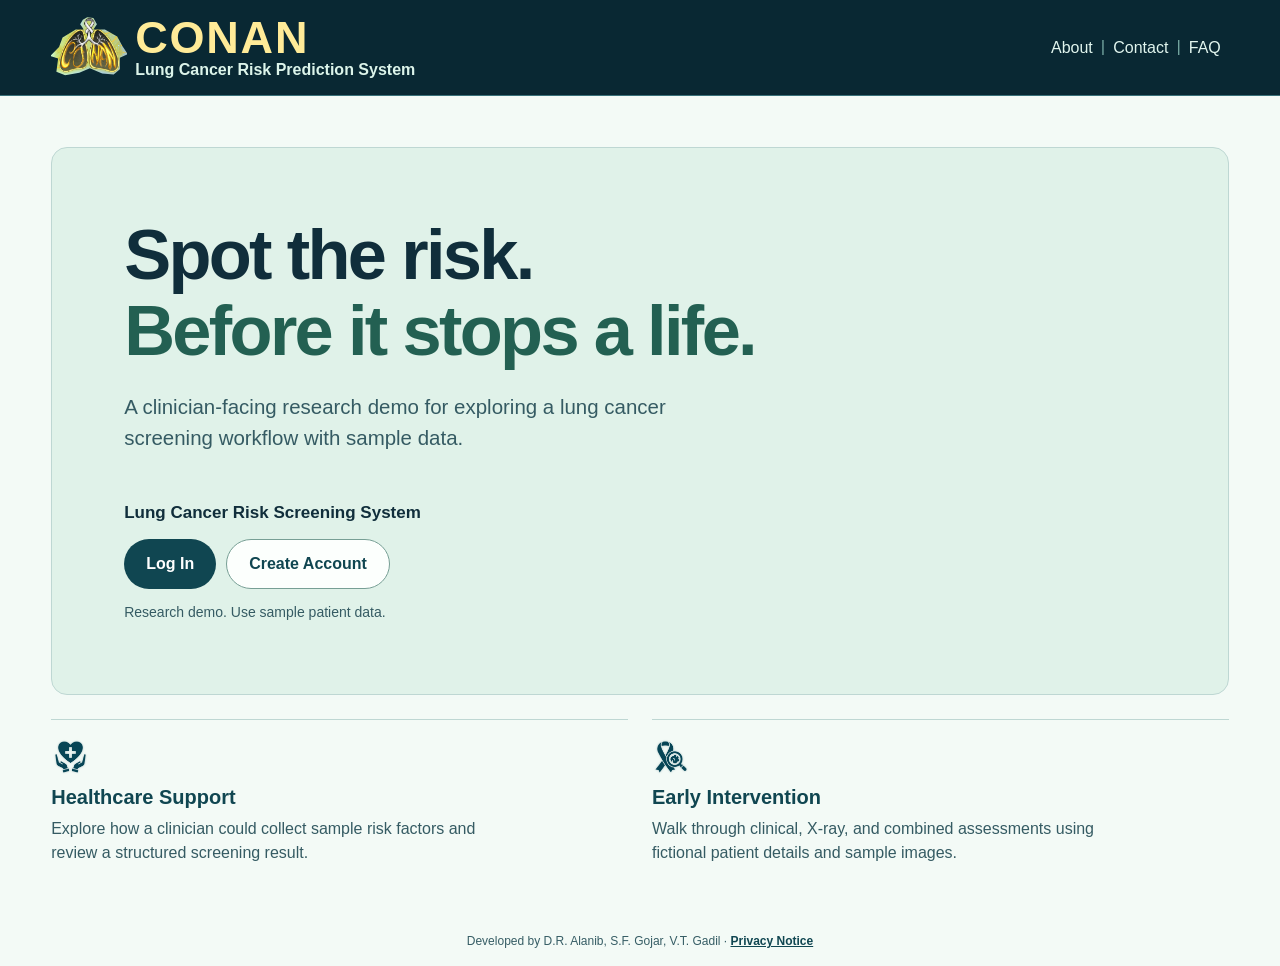
==== commit ac281fda: "Unify the CONAN Lab interface across all screens" ====
--- a/index.html
+++ b/index.html
@@ -9,6 +9,7 @@
     content="CONAN uses clinical information and chest X-ray imaging to provide an integrated view of lung cancer risk, helping bring early risk awareness closer to every community." />
   <link rel="stylesheet" href="design.css" />
   <link rel="stylesheet" href="reference-ui.css" />
+  <link rel="stylesheet" href="lab-ui.css" />
 </head>
 
 <body>
--- a/reference-ui.css
+++ b/reference-ui.css
@@ -11,6 +11,7 @@
   --header-height: 120px;
   --nav-height: 68px;
   --page-gutter: clamp(18px, 2.4vw, 42px);
+  --assessment-surface: linear-gradient(100deg, #8fc6bd, #73a1d0);
 }
 body {
   background: linear-gradient(100deg, #ccffda 0%, #b6dfe7 49%, #96b8ff 100%);
@@ -54,6 +55,7 @@
 .hamburger-btn span { width: 65px; height: 6px; border-radius: 0; box-shadow: none; }
 .header-menu { top: calc(100% - 8px); right: 24px; border-radius: 10px; }
 .header-menu a, .header-menu button { font-size: 16px; }
+.header-menu .mobile-nav-link { display: none; }
 .subnav { height: var(--nav-height); padding: 8px 22px; background: #fbffff; box-shadow: none; }
 .subnav-tabs { gap: 60px; }
 .subnav-tab { height: 50px; min-width: 188px; padding: 0 24px; font-size: 23px; font-weight: 400; letter-spacing: -.03em; }
@@ -61,6 +63,7 @@
 .subnav-wizard-wrap { gap: 12px; min-width: 0; }
 .subnav-back-pill { height: 50px; padding: 0 20px; border-radius: 9px; font-size: 23px; font-weight: 400; letter-spacing: -.035em; }
 .subnav-wizard-title { font-size: clamp(18px, 2vw, 26px); font-weight: 400; letter-spacing: -.02em; white-space: normal; }
+.subnav-results-wrap .subnav-back-pill { color: white; }
 
 /* Public introduction: three columns and fine teal rules. */
 .landing {
@@ -92,17 +95,21 @@
 .btn-pill-mint { background: linear-gradient(100deg, #c5f8da, #97bcff); }
 
 /* Authentication keeps the compact, dark teal panel from the references. */
-.auth-page { min-height: calc(100svh - var(--header-height)); padding: 16px 20px 40px; align-items: flex-start; }
-.auth-card { width: 526px; min-height: 560px; padding: 24px 24px 40px; border-radius: 24px; background: #0d607e; box-shadow: none; }
-.auth-card h1 { font-size: 32px; margin-bottom: 18px; letter-spacing: 0; }
-.auth-field { margin-bottom: 12px; }
-.auth-input { border: 0; border-radius: 0; padding: 17px 12px; background: #3d8197; font-size: 16px; }
+.auth-page { min-height: calc(100svh - var(--header-height)); padding: 4px 20px 36px; align-items: flex-start; }
+.auth-card { width: 526px; min-height: 632px; padding: 24px 24px 40px; border-radius: 24px; background: #0d607e; box-shadow: none; }
+.auth-card h1 { font-size: 42px; line-height: 1.15; margin-bottom: 24px; letter-spacing: 0; }
+.auth-field { margin-bottom: 16px; }
+.auth-input { min-height: 72px; border: 0; border-radius: 0; padding: 17px 16px; background: #39768b; font-size: 19px; }
 .auth-input::placeholder { color: #d2e4e7; }
-.auth-btn-pill { margin: 10px 0 14px; padding: 11px; font-size: 24px; color: white; background: linear-gradient(100deg,#ccffda,#96b8ff); text-shadow: 0 1px 3px #4c7187; box-shadow: none; }
-.auth-forgot { margin: 0 auto 24px; font-size: 14px; }
-.auth-check { font-size: 14px; gap: 5px; }
-.auth-check input[type="checkbox"] { width: 18px; height: 18px; }
-.auth-link { text-align: left; font-size: 14px; margin-top: 18px; }
+.auth-input[aria-invalid="true"] { box-shadow: inset 0 0 0 2px #ffc0b4; }
+.auth-feedback { color: #ffddd6; font-size: .9375rem; line-height: 1.4; }
+.auth-feedback:not(:empty) { margin-top: 6px; }
+.auth-btn-pill:disabled { cursor: wait; opacity: .8; }
+.auth-btn-pill { min-height: 68px; margin: 2px 0 14px; padding: 11px; font-size: 29px; color: #164b60; background: linear-gradient(100deg,#ccffda,#96b8ff); text-shadow: none; box-shadow: none; }
+.auth-forgot { margin: 0 auto 28px; font-size: 16px; }
+.auth-check { font-size: 17px; gap: 7px; }
+.auth-check input[type="checkbox"] { width: 20px; height: 20px; }
+.auth-link { text-align: left; font-size: 16px; margin-top: 18px; }
 
 .hero-section { min-height: calc(100svh - var(--header-height) - var(--nav-height)); padding: 65px 5%; gap: 20px; flex-direction: row; position: relative; overflow: hidden; }
 .hero-left-content { max-width: 840px; width: 74%; position: relative; z-index: 1; flex: 0 1 auto; }
@@ -116,14 +123,33 @@
 .assess-page { padding: 20px var(--page-gutter) 24px; }
 .assess-page-title { font-size: clamp(22px,2.2vw,30px); letter-spacing: -.02em; margin-bottom: 16px; color: #3e819a; }
 .assess-cards-grid { grid-template-columns: repeat(3,minmax(0,1fr)); gap: 20px; }
-.assess-option-card { min-width: 0; min-height: 510px; height: max(510px, calc(100svh - 282px)); padding: 20px 26px; border: 2px solid #7bbbc4; border-radius: 28px; background: #ffffff33; box-shadow: none; backdrop-filter: none; }
+.assess-option-card { min-width: 0; min-height: max(510px, calc(100svh - 282px)); padding: 20px 26px; border: 2px solid #7bbbc4; border-radius: 28px; background: #ffffff33; box-shadow: none; backdrop-filter: none; }
 .assess-card-top { gap: 18px; margin-bottom: 6px; min-height: 88px; }
 .assess-card-icon { width: 70px; height: 84px; object-fit: contain; flex-shrink: 0; filter: brightness(0) saturate(100%) invert(49%) sepia(59%) saturate(640%) hue-rotate(118deg) brightness(93%) contrast(88%); }
 .assess-card-title { min-width: 0; flex: 1; font-size: clamp(24px,2.4vw,34px); line-height: 1.05; color: #149d88; }
 .assess-card-body { font-size: clamp(18px,1.85vw,26px); line-height: 1.2; color: #009e89; font-weight: 400; margin: 20px 0 28px; }
 .assess-card-start-btn { border-radius: 9px; padding: 18px 8px; font-size: clamp(19px,2vw,29px); background: #7ec6be; }
+
+@media (min-width: 1101px) {
+  body[data-page="home-landing"] .top-nav {
+    position: absolute;
+    right: 6.3%;
+    top: 80px;
+    width: min(36%, 460px);
+    border-top: 1px solid #3e819a;
+    border-right: 1px solid #3e819a;
+  }
+
+  body[data-page="home-landing"] .top-nav-box { width: 100%; justify-content: space-evenly; padding-block: 9px; }
+  body[data-page="home-landing"] .top-nav a { padding-inline: 8px; }
+  .hero-section { align-items: flex-start; padding-top: clamp(86px, 13svh, 108px); }
+  .hero-headline { line-height: 1.06; }
+  .assess-card-top { gap: 12px; margin-inline: -6px; }
+  .assess-card-title { font-size: clamp(25px, 2.3vw, 34px); letter-spacing: -.025em; text-align: center; }
+}
+
 .wiz-page { padding: 34px 18px 50px; }
-.wiz-card { min-height: max(440px,calc(100svh - 272px)); padding: 20px 24px 24px; border: 0; border-radius: 0; box-shadow: none; background: linear-gradient(100deg,#8fc6bd,#73a1d0); backdrop-filter: none; display: flex; flex-direction: column; }
+.wiz-card { min-height: max(440px,calc(100svh - 272px)); padding: 20px 24px 24px; border: 0; border-radius: 0; box-shadow: none; background: var(--assessment-surface); backdrop-filter: none; display: flex; flex-direction: column; }
 .wiz-section-label { font-size: clamp(20px,2.1vw,29px); line-height: 1.2; letter-spacing: -.015em; margin: 0 0 18px; text-shadow: 0 2px 5px #30546280; }
 .wiz-fields-grid { grid-template-columns: repeat(2,minmax(0,1fr)); gap: 18px clamp(28px,5.2vw,70px); }
 .wiz-field-item, .factor-item-wrap { min-width: 0; gap: 8px; }
@@ -139,8 +165,11 @@
 .factor-dropdown-arrow { font-size: 20px; right: 10px; }
 .wiz-card-footer { margin-top: auto; padding-top: 38px; }
 .btn-wiz-next { min-height: 46px; padding: 8px 22px; font-size: 20px; letter-spacing: 0; background: #0d5d79; border: 2px solid #b8eafa; box-shadow: none; }
-.xray-drop-container { flex: 1; min-height: 320px; padding: 28px 20px; border: 2px dashed #e2f4f4; border-radius: 18px; gap: 16px; }
-.xray-landscape-graphic { width: 240px; height: 190px; object-fit: contain; }
+.xray-drop-container { flex: 1; min-height: 360px; padding: 24px 20px; border: 3px dashed #e2f4f4; border-radius: 18px; gap: 16px; }
+.xray-landscape-graphic { width: min(328px, 100%); height: auto; aspect-ratio: 200 / 143; object-fit: contain; }
+.xray-preview-img { max-width: min(100%, 320px); }
+.xray-drop-label { overflow-wrap: anywhere; }
+.wiz-upload .wiz-card-footer { padding-top: 18px; }
 .xray-drop-label { font-size: 25px; }
 .xray-drop-label strong { color: #135467; text-decoration: none; }
 .xray-drop-sublabel { font-size: 18px; }
@@ -149,10 +178,11 @@
 .results-page, .dashboard-page { padding: 24px var(--page-gutter) 40px; }
 .result-card-banner { border-radius: 12px; box-shadow: none; }
 .breakdown-section, .dash-table-card { border-radius: 12px; box-shadow: none; }
+.dashboard-surface { min-height: max(440px, calc(100svh - 272px)); padding: clamp(14px, 2vw, 26px); background: var(--assessment-surface); }
 .dashboard-stats-grid { grid-template-columns: repeat(3,minmax(0,1fr)); }
 .dash-table-card { overflow-x: auto; }
 .modal-overlay { background: #ffffff15; backdrop-filter: blur(4px); }
-.modal-box { max-width: 470px; max-height: 90svh; border-radius: 22px; box-shadow: 0 10px 50px #3d819722; }
+.modal-box { max-width: 510px; max-height: 90svh; border-radius: 22px; box-shadow: 0 10px 50px #3d819722; }
 .modal-head { padding: 20px 22px 14px; gap: 12px; }
 .modal-scroll-body { padding: 16px 22px; color: #4b7f86; line-height: 1.35; }
 .modal-scroll-body h3 { margin-top: 12px; }
@@ -233,12 +263,14 @@
   .auth-page { padding: 24px 20px 40px; }
   .auth-card { width: 100%; max-width: 440px; min-height: 440px; padding: 26px 22px; }
   .auth-card h1 { font-size: 29px; }
-  .auth-input { min-height: 52px; }
-  .hero-section { padding: 48px 24px; }
+  .auth-input { min-height: 52px; font-size: 16px; }
+  .auth-btn-pill { min-height: 52px; font-size: 21px; }
+  .hero-section { flex-direction: column; align-items: stretch; justify-content: center; padding: 48px 24px 32px; }
   .hero-left-content { width: 100%; max-width: 100%; }
   .hero-headline { font-size: clamp(32px,7.4vw,48px); }
   .hero-desc { font-size: 18px; line-height: 1.4; }
-  .hero-ribbon-col { display: none; }
+  .hero-ribbon-col { display: block; position: static; width: min(100%, 430px); margin-inline: auto; }
+  .hero-ribbon-col img { display: block; height: auto; }
   .assess-page { padding: 24px 18px; }
   .assess-page-title { font-size: 22px; }
   .assess-cards-grid { grid-template-columns: 1fr; gap: 18px; }
@@ -274,6 +306,7 @@
 @media (max-width: 470px) {
   header { height: auto; min-height: var(--header-height); }
   .top-nav > div { display: none; }
+  .header-menu .mobile-nav-link { display: block; }
   body[data-page="home-landing"] .top-nav > div,
   body[data-page="login"] .top-nav > div,
   body[data-page="signup"] .top-nav > div { display: flex; }
@@ -284,7 +317,174 @@
   body[data-page="login"] .top-nav,
   body[data-page="signup"] .top-nav { margin: 0 0 0 58px; }
 }
+:is(.hero-cta-btn, .assess-card-start-btn, .btn-wiz-next, .auth-btn-pill):active:not(:disabled) {
+  filter: brightness(.92);
+}
+
+.top-nav a { position: relative; }
+.top-nav a::after {
+  content: "";
+  position: absolute;
+  inset-inline: 8px;
+  bottom: 3px;
+  height: 1px;
+  background: currentColor;
+  transform: scaleX(0);
+  transition: transform 150ms ease-out;
+}
+
+.top-nav a:is(:hover, :focus-visible)::after { transform: scaleX(1); }
+
+:is(.hero-cta-btn, .landing-buttons-row a) { position: relative; overflow: hidden; }
+
+.hamburger-btn { --line-step: 15px; }
+.hamburger-btn span { transition: transform 180ms ease-out, opacity 120ms ease-out; }
+.hamburger-btn[aria-expanded="true"] span:nth-child(1) { transform: translateY(var(--line-step)) rotate(45deg); }
+.hamburger-btn[aria-expanded="true"] span:nth-child(2) { opacity: 0; }
+.hamburger-btn[aria-expanded="true"] span:nth-child(3) { transform: translateY(calc(-1 * var(--line-step))) rotate(-45deg); }
+
+@media (max-width: 1100px) { .hamburger-btn { --line-step: 14px; } }
+@media (max-width: 760px) { .hamburger-btn { --line-step: 8px; } }
+
+@media (prefers-reduced-motion: no-preference) {
+  #app { --motion-ease: cubic-bezier(.16, 1, .3, 1); }
+
+  /* Animate new content groups, leaving the surrounding frame in place. */
+  #app[data-motion="page"] :is(
+    .landing-right-panel > div, .auth-card h1,
+    .auth-field, .auth-btn-pill, .auth-forgot, .auth-check, .auth-link,
+    .hero-desc, .hero-cta-btn, .assess-page-title, .assess-option-card,
+    .dashboard-stats-grid > *, .dash-table-card, .static-card, .results-page > *
+  ) {
+    animation: content-arrive 240ms var(--motion-ease) backwards;
+  }
+
+  #app[data-motion="page"] :is(
+    .landing-right-panel > div:last-child,
+    .auth-field:nth-child(2), .hero-desc, .assess-option-card:nth-child(2),
+    .dash-stat-card:nth-child(2), .results-page > :nth-child(2)
+  ) { animation-delay: 32ms; }
+
+  #app[data-motion="page"] :is(
+    .auth-field:nth-child(3), .auth-btn-pill, .hero-cta-btn,
+    .assess-option-card:nth-child(3), .dash-stat-card:nth-child(3),
+    .dash-table-card, .results-page > :nth-child(n+3)
+  ) { animation-delay: 64ms; }
+
+  #app[data-motion="page"] :is(.subnav-tab[aria-current="page"], .subnav-wizard-title) {
+    animation: nav-arrive 180ms var(--motion-ease);
+  }
+
+  #app[data-motion="page"] :is(.landing-hero-head, .hero-headline) {
+    animation: headline-reveal 620ms var(--motion-ease) backwards;
+  }
+
+  #app[data-motion="page"] .feature-card-content {
+    animation: landing-arrive 580ms var(--motion-ease) backwards;
+  }
+
+  #app[data-motion="page"] .landing-col.bordered .feature-card-content {
+    animation-delay: 120ms;
+  }
+
+  #app[data-motion="page"] :is(.hero-cta-btn, .landing-buttons-row a)::after {
+    content: "";
+    position: absolute;
+    inset: 0;
+    pointer-events: none;
+    background: linear-gradient(105deg, transparent 27%, #fff7 49%, transparent 71%);
+    animation: button-sheen 740ms 240ms ease-in-out both;
+  }
+
+  #app[data-motion="page"] .landing-buttons-row a + a::after { animation-delay: 360ms; }
+
+  #app[data-motion="step-forward"] { --step-offset: 12px; }
+  #app[data-motion="step-back"] { --step-offset: -12px; }
+
+  #app[data-motion]:not([data-motion=""]) :is(
+    .wiz-section-label, .wiz-fields-grid > *, .wiz-card-footer, .xray-drop-container
+  ) {
+    animation: step-arrive 190ms var(--motion-ease) backwards;
+  }
+
+  #app[data-motion]:not([data-motion=""]) :is(.wiz-fields-grid > :nth-child(n+3), .wiz-card-footer) {
+    animation-delay: 32ms;
+  }
+
+  #app[data-motion="page"] .hero-ribbon-col img {
+    transform-origin: 82% 32%;
+    animation: ribbon-settle 660ms cubic-bezier(.16, 1, .3, 1);
+  }
+
+  .header-menu:not([hidden]) {
+    animation: panel-arrive 160ms ease-out;
+  }
+
+  .modal-box {
+    animation: panel-arrive 250ms cubic-bezier(.16, 1, .3, 1);
+  }
+
+  #app[data-motion="page"] .confidence-bar {
+    transform-origin: left center;
+    animation: result-fill 320ms cubic-bezier(.16, 1, .3, 1);
+  }
+
+  @keyframes ribbon-settle {
+    from { transform: translateY(12px) rotate(-2deg); opacity: .72; }
+    to { transform: none; opacity: 1; }
+  }
+
+  @keyframes content-arrive {
+    from { transform: translateY(7px); opacity: .72; }
+    to { transform: none; opacity: 1; }
+  }
+
+  @keyframes headline-reveal {
+    from { clip-path: inset(0 0 100% 0); opacity: .35; }
+    to { clip-path: inset(0 0 0 0); opacity: 1; }
+  }
+
+  @keyframes landing-arrive {
+    from { transform: translateY(18px); opacity: .5; }
+    to { transform: none; opacity: 1; }
+  }
+
+  @keyframes button-sheen {
+    0% { transform: translateX(-110%); }
+    100% { transform: translateX(110%); }
+  }
+
+  @keyframes nav-arrive {
+    from { opacity: .6; }
+    to { opacity: 1; }
+  }
+
+  @keyframes step-arrive {
+    from { transform: translateX(var(--step-offset, 6px)); opacity: .76; }
+    to { transform: none; opacity: 1; }
+  }
+
+  @keyframes panel-arrive {
+    from { transform: translateY(-5px); opacity: .84; }
+    to { transform: none; opacity: 1; }
+  }
+
+  @keyframes result-fill {
+    from { transform: scaleX(.45); }
+    to { transform: scaleX(1); }
+  }
+}
+
 @media (prefers-reduced-motion: reduce) {
   html { scroll-behavior: auto; }
   *, *::before, *::after { transition: none !important; }
-}
+
+  #app[data-motion="page"] :is(.hero-cta-btn, .landing-buttons-row a) {
+    animation: button-tone 500ms ease-out;
+  }
+
+  @keyframes button-tone {
+    from { opacity: .78; }
+    to { opacity: 1; }
+  }
+}
--- a/lab-ui.css
+++ b/lab-ui.css
@@ -0,0 +1,216 @@
+/* Local design study. The reference interface remains available in CONAN-UPDATED. */
+:root {
+  --lab-ink: #102e3b;
+  --lab-night: #092833;
+  --lab-pine: #104651;
+  --lab-paper: #f3faf6;
+  --lab-mint: #bbefda;
+  --lab-gold: #ffeb98;
+  --lab-rule: #bed7d3;
+  --lab-muted: #355b63;
+  --lab-width: 1320px;
+  --teal-dark: #164b58;
+  --teal: #1a685b;
+  --assessment-surface: #dcefeb;
+  --header-height: 96px;
+  --nav-height: 60px;
+}
+
+body, body[data-page="home"] { background: var(--lab-paper); color: var(--lab-ink); }
+body[data-page="home-landing"], body[data-page="login"], body[data-page="signup"] {
+  background: var(--lab-paper);
+  color: var(--lab-ink);
+}
+
+#app > header { height: auto; min-height: var(--header-height); background: var(--lab-night); border-bottom: 1px solid #39717a; padding-inline: clamp(16px, 4vw, 62px); }
+.brand { gap: 8px; }
+.brand-mark, .brand img { width: 76px; height: 76px; }
+.brand-name { color: var(--lab-gold); font-size: clamp(28px, 4vw, 45px); text-shadow: none; }
+.brand-sub { color: #dcf4ea; font-size: clamp(11px, 1.4vw, 16px); text-shadow: none; }
+body[data-page="home-landing"] .top-nav { position: static; width: auto; border: 0; }
+.top-nav a { color: #e1f5ee; font-size: 16px; text-shadow: none; }
+.top-nav .nav-sep { color: #73a59f; font-size: 17px; }
+.hamburger-btn { --line-step: 8px; gap: 5px; min-width: 44px; min-height: 44px; align-items: center; }
+.hamburger-btn span { width: 25px; height: 3px; }
+.subnav { background: #e2f2ed; border-bottom: 1px solid var(--lab-rule); }
+.subnav-tab, .subnav-tab.active { font-size: 15px; min-width: 0; padding-inline: clamp(11px, 2vw, 28px); }
+.subnav-tabs { gap: clamp(4px, 2vw, 22px); }
+.subnav-tab.active, .subnav-back-pill { background: var(--lab-pine); color: white; }
+.subnav-wizard-title { color: var(--lab-pine); }
+
+.landing {
+  display: grid;
+  grid-template-columns: repeat(2, minmax(0, 1fr));
+  grid-template-areas: "lead lead" "support intervention";
+  align-content: start;
+  align-items: start;
+  gap: 24px;
+  max-width: var(--lab-width);
+  padding: clamp(28px, 4vw, 56px) clamp(16px, 4vw, 52px);
+  min-height: 0;
+}
+.landing-col { grid-area: support; }
+.landing-col.bordered { grid-area: intervention; }
+.landing-right-panel {
+  grid-area: lead;
+  order: 0;
+  width: 100%;
+  padding: clamp(24px, 6vw, 72px);
+  border: 1px solid var(--lab-rule);
+  border-radius: 16px;
+  background: #e0f2e9;
+}
+.landing-right-panel > div:first-child { padding: 0; border: 0; }
+.landing-right-panel > div:last-child { margin: clamp(28px, 4vw, 48px) 0 0; }
+.landing-hero-head, .hero-headline {
+  font-size: clamp(38px, 5.5vw, 72px);
+  font-weight: 800;
+  letter-spacing: -.038em;
+  line-height: .98;
+  text-align: left;
+  text-shadow: none;
+  text-wrap: balance;
+}
+.landing-hero-head { color: var(--lab-ink); }
+:is(.landing-hero-head, .hero-headline) em {
+  display: inline-block;
+  margin-top: .08em;
+  font-style: normal;
+  font-weight: 700;
+  line-height: 1.02;
+}
+.landing-hero-head em { color: #236052; }
+.landing-hero-desc, .hero-desc { max-width: 52ch; text-align: left; font-size: clamp(17px, 1.6vw, 21px); line-height: 1.55; }
+.landing-hero-desc { color: var(--lab-muted); }
+.landing-system-title { color: var(--lab-ink); font-size: 17px; line-height: 1.35; text-align: left; text-shadow: none; margin-bottom: 14px; }
+.landing-buttons-row { justify-content: flex-start; gap: 10px; flex-wrap: wrap; }
+.btn-pill-white, .btn-pill-mint { min-height: 48px; padding: 13px 22px; font-size: 16px; font-weight: 700; }
+.btn-pill-white { background: var(--lab-pine); color: white; }
+.btn-pill-mint { background: #fcfffd; color: var(--lab-pine); border: 1px solid #779f95; }
+.lab-demo-note { margin-top: 14px; color: var(--lab-muted); font-size: 14px; }
+.feature-card-content { align-items: flex-start; padding: 18px 0 0; text-align: left; border-top: 1px solid var(--lab-rule); }
+.feature-card-content::before, .feature-card-content::after { display: none; }
+.feature-icon-img { width: 38px; height: 38px; margin-bottom: 10px; filter: brightness(0) saturate(100%) invert(21%) sepia(29%) saturate(1208%) hue-rotate(146deg); }
+.feature-card-title { margin: 0 0 8px; color: var(--lab-pine); font-size: 20px; text-shadow: none; }
+.feature-card-desc { max-width: 52ch; margin: 0; color: var(--lab-muted); font-size: 16px; line-height: 1.55; }
+
+.hero-section {
+  max-width: var(--lab-width);
+  width: 100%;
+  margin-inline: auto;
+  display: grid;
+  grid-template-columns: minmax(0, 1.12fr) minmax(0, 1fr);
+  align-items: center;
+  gap: clamp(22px, 5vw, 64px);
+  min-height: 0;
+  padding: clamp(32px, 6vw, 76px) clamp(16px, 4vw, 52px);
+  overflow: visible;
+}
+.hero-left-content { width: auto; max-width: none; }
+.hero-headline { font-size: clamp(38px, 5vw, 68px); color: var(--lab-ink); }
+.hero-headline em { color: #236052; }
+.hero-desc { color: var(--lab-muted); }
+.hero-cta-btn { background: var(--lab-pine); color: white; padding: 15px 25px; font-size: 16px; }
+.hero-ribbon-col {
+  display: grid;
+  position: relative;
+  inset: auto;
+  width: 100%;
+  min-height: clamp(250px, 30vw, 360px);
+  place-items: center;
+  overflow: hidden;
+  border-radius: 16px;
+  background: linear-gradient(120deg, #1d5058, var(--lab-night));
+  isolation: isolate;
+}
+.hero-ribbon-col img { width: 94%; height: auto; }
+
+.assess-page, .wiz-page, .results-page, .dashboard-page { width: min(100%, var(--lab-width)); margin-inline: auto; padding: clamp(24px, 4vw, 52px) clamp(16px, 4vw, 52px); }
+.assess-page-title { margin-bottom: 22px; padding: 0; color: var(--lab-ink); font-size: clamp(32px, 4vw, 55px); line-height: 1.08; letter-spacing: -.035em; text-transform: none; }
+.assess-cards-grid { gap: 14px; }
+.assess-option-card { min-height: 0; padding: clamp(18px, 2.3vw, 30px); background: #fafffc; border: 1px solid var(--lab-rule); border-radius: 16px; }
+.assess-card-top { min-height: 0; margin: 0; gap: 14px; justify-content: flex-start; }
+.assess-card-icon { width: 46px; height: 54px; }
+.assess-card-title { color: var(--lab-pine); text-align: left; font-size: clamp(19px, 2.1vw, 29px); line-height: 1.15; }
+.assess-card-body { color: var(--lab-muted); text-align: left; max-width: 55ch; margin: 16px 0 23px; font-size: 16px; line-height: 1.55; }
+.assess-card-start-btn { background: var(--lab-pine); color: white; font-size: 16px; min-height: 48px; padding: 12px; }
+.assess-card-start-btn:hover { background: var(--teal); }
+
+.lab-progress { display: flex; align-items: center; flex-wrap: wrap; gap: 8px 16px; margin-bottom: 14px; color: var(--lab-pine); font-size: 14px; font-weight: 700; }
+.lab-progress progress { width: min(180px, 45vw); height: 8px; accent-color: #216454; }
+.wiz-card { min-height: 0; background: #e4f1ed; color: var(--lab-ink); border: 1px solid var(--lab-rule); border-radius: 16px; padding: clamp(17px, 3vw, 38px); }
+.wiz-section-label { font-size: clamp(21px, 2.6vw, 35px); color: var(--lab-ink); text-shadow: none; }
+.wiz-field-label, .factor-item-title { font-size: 17px; color: var(--lab-ink); font-weight: 700; text-shadow: none; }
+.wiz-input, .wiz-select, .factor-select { background: #fcfffd; color: var(--lab-ink); border: 1px solid #789d99; border-radius: 7px; min-height: 48px; font-size: 16px; }
+.wiz-input::placeholder { color: #526c73; }
+.wiz-input:focus, .wiz-select:focus, .factor-select:focus { background: white; border-color: #24665d; }
+.wiz-dropdown-arrow, .factor-dropdown-arrow { color: var(--lab-pine); }
+.factor-box-container { background: #d6e9e3; border-radius: 8px; }
+.factor-box-desc { color: var(--lab-muted); font-size: 16px; line-height: 1.45; }
+.xray-drop-container { background: #f3faf7; color: var(--lab-ink); border-color: #719891; }
+.xray-drop-label, .xray-drop-sublabel { color: var(--lab-pine); }
+.xray-drop-label strong { text-decoration: underline; }
+.dashboard-surface { min-height: 0; padding: 0; background: transparent; }
+.dash-stat-card, .dash-table-card, .breakdown-section, .static-card { background: #fcfffd; border: 1px solid var(--lab-rule); border-radius: 16px; box-shadow: none; }
+.dash-table-card { min-width: 0; }
+.dash-table-card table { min-width: 585px; }
+.lab-record-actions { display: flex; gap: 6px; }
+.lab-record-actions button { min-height: 44px; font-size: 14px; padding-inline: 14px; }
+.lab-record-actions .lab-danger, .btn-wiz-next.lab-danger { background: #8b3745; color: white; }
+.lab-empty { color: var(--lab-muted); margin-bottom: 16px; }
+.lab-page-title, .static-card h1 { color: var(--lab-ink); font-size: clamp(30px, 4vw, 48px); line-height: 1.12; margin-bottom: 22px; letter-spacing: -.03em; }
+.static-page { width: min(100%, 920px); max-width: none; margin-inline: auto; padding: clamp(24px, 4vw, 52px) clamp(16px, 4vw, 52px); }
+.static-card { padding: clamp(20px, 4vw, 44px); overflow-wrap: anywhere; }
+.static-card h2 { color: var(--lab-pine); font-size: 19px; line-height: 1.3; margin-top: 24px; }
+.static-card p { color: var(--lab-muted); max-width: 68ch; line-height: 1.65; }
+.static-card .btn-wiz-next, .dash-table-card .btn-wiz-next { display: inline-flex; align-items: center; justify-content: center; }
+.lab-settings-actions { display: flex; gap: 10px; flex-wrap: wrap; margin-top: 22px; }
+.btn-result-action.secondary { color: var(--lab-pine); background: white; border: 1px solid var(--lab-rule); box-shadow: none; }
+.breakdown-tile { border: 1px solid var(--lab-rule); box-shadow: none; }
+.result-card-banner { color: white; }
+.lab-score-unit { font-size: .6em; font-weight: 400; }
+.lab-score-list { margin-top: 14px; }
+.lab-score-list > div { display: flex; justify-content: space-between; gap: 16px; padding: 12px 0; border-top: 1px solid var(--lab-rule); color: var(--lab-ink); }
+.lab-score-list dd { font-variant-numeric: tabular-nums; white-space: nowrap; }
+.btn-result-action:disabled { opacity: .8; cursor: default; transform: none; }
+.result-card-banner.low { background: #19604b; }
+.result-card-banner.mod { background: #784a17; }
+.result-card-banner.high { background: #853c49; }
+
+.auth-page { padding-top: clamp(22px, 5vw, 60px); }
+.auth-card { min-height: 0; width: min(100%, 490px); padding: clamp(22px, 4vw, 38px); background: #fcfffd; color: var(--lab-ink); border: 1px solid var(--lab-rule); border-radius: 16px; }
+.auth-card h1 { color: var(--lab-ink); text-transform: none; margin-bottom: 20px; font-size: clamp(30px, 4vw, 42px); }
+.auth-input { min-height: 52px; border: 1px solid #789d99; border-radius: 7px; font-size: 16px; color: var(--lab-ink); background: #f4faf7; }
+.auth-input::placeholder { color: #526c73; }
+.auth-input:focus { background: white; }
+.auth-btn-pill { min-height: 50px; font-size: 18px; background: var(--lab-pine); color: white; }
+.auth-forgot, .auth-check, .auth-link, .auth-link a { color: var(--lab-pine); }
+.auth-feedback { color: #8b3044; }
+.auth-input[aria-invalid="true"] { border-color: #a24b5a; box-shadow: none; }
+.modal-overlay { background: #09283388; backdrop-filter: none; }
+.modal-box { color: var(--lab-ink); border-radius: 16px; }
+.modal-scroll-body { color: var(--lab-muted); }
+footer { color: #365d65; }
+footer a { color: var(--lab-pine); }
+:focus-visible { outline-color: #116b59; }
+header :focus-visible { outline-color: var(--lab-gold); }
+:is(.auth-input, .wiz-input, .wiz-select, .factor-select):focus-visible { outline-color: #116b59; }
+
+@media (max-width: 880px) {
+  .landing { grid-template-columns: repeat(2, minmax(0, 1fr)); grid-template-areas: "lead lead" "support intervention"; }
+  .hero-section { grid-template-columns: 1fr 1fr; }
+  .assess-cards-grid { grid-template-columns: 1fr; }
+}
+
+@media (max-width: 620px) {
+  #app > header { gap: 4px; }
+  .brand-mark, .brand img { width: 52px; height: 52px; }
+  .brand-sub { max-width: 180px; }
+  .top-nav a { font-size: 14px; padding-inline: 6px; }
+  .subnav-tab, .subnav-tab.active { font-size: 12px; }
+  .landing { grid-template-columns: 1fr; grid-template-areas: "lead" "support" "intervention"; }
+  .landing-hero-head { font-size: clamp(34px, 9.2vw, 56px); }
+  .hero-section { grid-template-columns: 1fr; gap: 28px; }
+  .hero-ribbon-col { width: min(100%, 400px); min-height: 230px; }
+  .wiz-fields-grid { grid-template-columns: 1fr; }
+}
